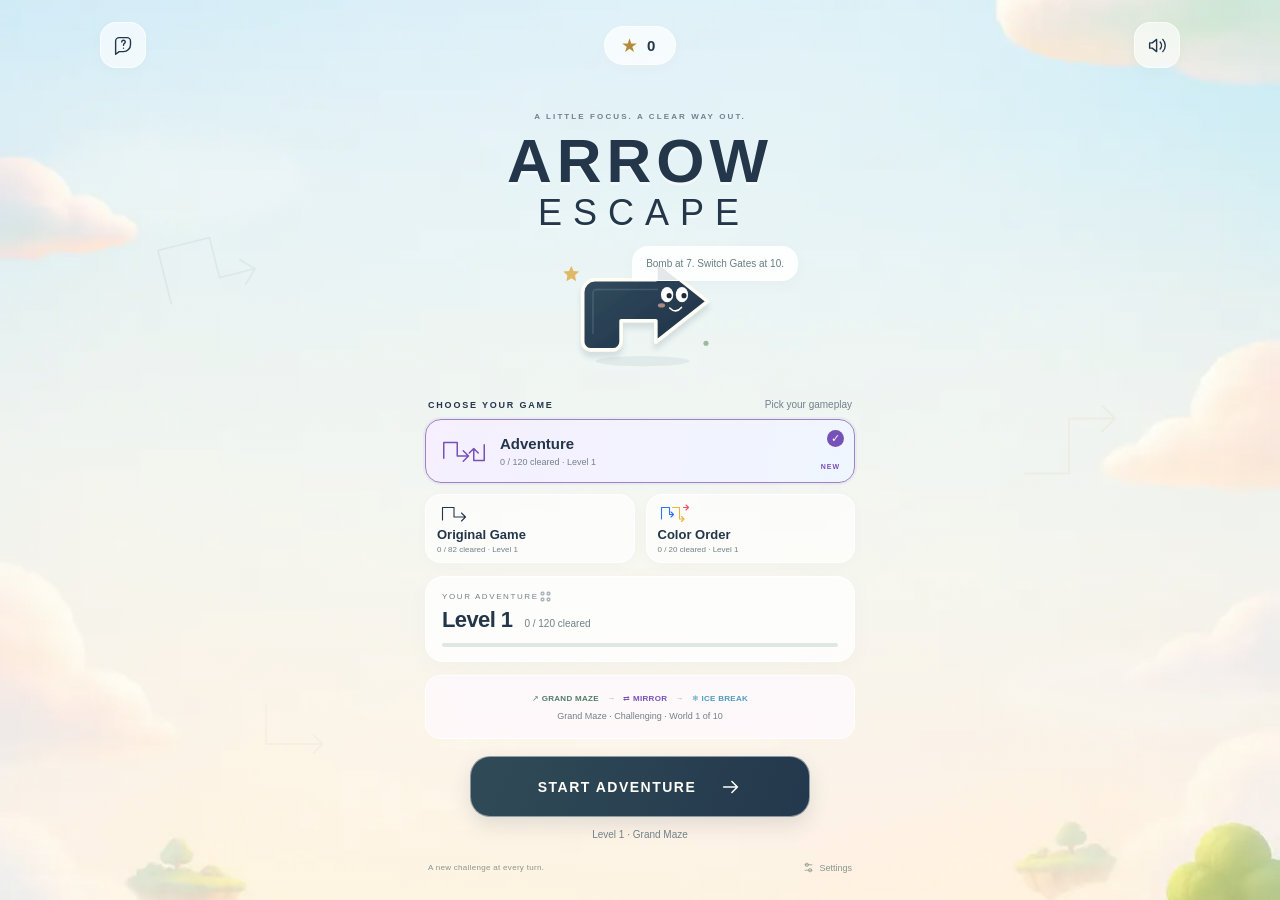
==== index.html @ 7cd84731 "Add files via upload" ====
<!doctype html>
<html lang="en">
<head>
<meta charset="utf-8"><meta name="viewport" content="width=device-width,initial-scale=1,viewport-fit=cover">
<meta name="theme-color" content="#fafaf8"><meta name="description" content="A little focus. A clear way out. Choose Adventure, Original Game or Color Order. 120 Adventure levels, 82 original mazes and 20 color puzzles, each with separate saved progress.">
<title>Arrow Escape · Find your way out</title>
<link rel="apple-touch-icon" href="./icon-192.png"><link rel="icon" href="./icon.svg" type="image/svg+xml"><link rel="manifest" href="./manifest.webmanifest"><link rel="stylesheet" href="./style.css">
</head>
<body>
<section id="homeScreen" class="home-screen" aria-label="Arrow Escape home" aria-busy="true">
  <div class="home-sky" aria-hidden="true"></div><div class="home-haze" aria-hidden="true"></div>
  <div class="home-drifters" aria-hidden="true"><svg class="drifter drift-one" viewBox="0 0 120 100"><path d="M10 80V20h58v45h40m-14-14 14 14-14 14"/></svg><svg class="drifter drift-two" viewBox="0 0 120 100"><path d="M10 80h48V20h50m-14-14 14 14-14 14"/></svg><svg class="drifter drift-three" viewBox="0 0 120 100"><path d="M15 20v60h85m-14-14 14 14-14 14"/></svg><div class="cloud-wisp wisp-one"></div><div class="cloud-wisp wisp-two"></div></div>
  <header class="home-nav"><button id="homeHelp" class="home-round" aria-label="Open game tips" title="Game tips" disabled><svg viewBox="0 0 24 24"><path d="M20 11a8 8 0 0 1-8 8H7l-4 3V7a4 4 0 0 1 4-4h9a4 4 0 0 1 4 4Z"/><path d="M10 8a2 2 0 1 1 3 1.7c-1 .5-1 1-1 2M12 15h.01"/></svg></button><div id="homeStarPill" class="home-star-pill" role="img" aria-label="0 stars collected"><span aria-hidden="true">★</span><strong id="homeStars" aria-hidden="true">0</strong></div><button id="homeSound" class="home-round" aria-label="Turn sound off" aria-pressed="true" title="Sound" disabled><svg viewBox="0 0 24 24"><path d="M11 5 6 9H3v6h3l5 4V5m4 3a6 6 0 0 1 0 8m3-11a10 10 0 0 1 0 14"/></svg></button></header>
  <div class="home-content">
    <div class="home-hero"><p class="home-overline">A LITTLE FOCUS. A CLEAR WAY OUT.</p><h1 class="home-title" aria-label="Arrow Escape">ARROW<span>ESCAPE</span></h1>
      <div class="home-character-scene"><div id="homeTip" class="home-tip" role="status">Every arrow has a way out.</div><button id="mascotButton" class="mascot-button" aria-label="Ask the arrow for a tip" disabled><svg class="home-mascot" viewBox="0 0 400 260" aria-hidden="true"><defs><linearGradient id="mascotColor" x1="0" y1="0" x2="1" y2="1"><stop stop-color="#354f61"/><stop offset="1" stop-color="#1d2f45"/></linearGradient><filter id="mascotShadow" x="-30%" y="-30%" width="160%" height="170%"><feDropShadow dx="0" dy="11" stdDeviation="5" flood-color="#394f61" flood-opacity=".14"/></filter></defs><ellipse class="mascot-ground" cx="205" cy="229" rx="92" ry="10"/><g class="mascot-float"><path class="mascot-body" d="M88 191V94a24 24 0 0 1 24-24h119V32l101 80-101 80v-42h-68v41a16 16 0 0 1-16 16h-43a16 16 0 0 1-16-16Z" fill="url(#mascotColor)" stroke="#fffdf6" stroke-width="7" stroke-linejoin="round" filter="url(#mascotShadow)"/><path d="M108 175V96a7 7 0 0 1 7-7h119" fill="none" stroke="#748d99" stroke-width="3" stroke-linecap="round" opacity=".35"/><g class="mascot-eyes"><ellipse cx="253" cy="99" rx="12" ry="15" fill="white"/><ellipse cx="282" cy="99" rx="12" ry="15" fill="white"/><circle class="mascot-pupil" cx="257" cy="101" r="5" fill="#1d2a3a"/><circle class="mascot-pupil" cx="286" cy="101" r="5" fill="#1d2a3a"/></g><path d="M258 125q12 12 23-1" fill="none" stroke="#fffdf6" stroke-width="3" stroke-linecap="round"/><ellipse cx="242" cy="120" rx="7" ry="4" fill="#f0b6a0" opacity=".65"/></g><g class="mascot-star"><path d="m66 43 4 10 11 1-8 7 2 12-9-6-10 6 2-12-8-7 11-1Z" fill="#dfb967"/><circle cx="329" cy="194" r="5" fill="#9cbaa2"/></g></svg></button></div>
    </div>
    <div class="home-bottom">
      <div class="mode-picker" role="group" aria-labelledby="modePickerTitle"><div class="mode-picker-heading"><strong id="modePickerTitle">CHOOSE YOUR GAME</strong><span>Pick your gameplay</span></div><div class="mode-options"><button id="modeAdventure" class="mode-option adventure-option selected" aria-pressed="true" disabled><span class="adventure-card-art" aria-hidden="true"><svg viewBox="0 0 64 42"><path d="M5 30V9h18v18h15m-7-7 7 7-7 7M59 12v21H45V17m-6 6 6-6 6 6"/></svg></span><span class="adventure-card-copy"><strong>Adventure</strong><small id="adventureModeProgress">120 levels · Maze → Mirror → Ice</small></span><span class="adventure-new">NEW</span><span class="mode-check" aria-hidden="true">✓</span></button>
        <button id="modeOriginal" class="mode-option" aria-pressed="false" disabled><svg viewBox="0 0 64 42" aria-hidden="true"><path d="M9 34V9h23v19h23m-8-8 8 8-8 8"/></svg><strong>Original Game</strong><small id="originalModeProgress">82 levels · Your classic escape</small><span class="mode-check" aria-hidden="true">✓</span></button>
        <button id="modeColor" class="mode-option color-option" aria-pressed="false" disabled><svg viewBox="0 0 64 42" aria-hidden="true"><path class="preview-blue" d="M5 32V9h16v14h8m-5-5 5 5-5 5"/><path class="preview-yellow" d="M27 9h14v23h9m-5-5 5 5-5 5"/><path class="preview-red" d="M49 9h10m-5-5 5 5-5 5"/></svg><strong>Color Order</strong><small id="colorModeProgress">20 levels · Blue → Yellow → Red</small><span class="mode-check" aria-hidden="true">✓</span></button>
      </div></div>
      <button id="homeJourney" class="journey-card" aria-label="Open your level journey" disabled><span class="journey-top"><span id="homeJourneyLabel">ORIGINAL JOURNEY</span><svg viewBox="0 0 24 24" aria-hidden="true"><rect x="4" y="4" width="5" height="5" rx="1"/><rect x="15" y="4" width="5" height="5" rx="1"/><rect x="4" y="15" width="5" height="5" rx="1"/><rect x="15" y="15" width="5" height="5" rx="1"/></svg></span><span class="journey-main"><strong id="homeLevel">Level 1</strong><span id="homeCleared">0 / 82 cleared</span></span><span id="homeProgressTrack" class="home-progress-track" role="progressbar" aria-label="Journey progress" aria-valuemin="0" aria-valuemax="100" aria-valuenow="0"><i id="homeProgressFill"></i></span></button>
      <div class="home-features" id="originalFeatures"><button id="homeGolden" class="feature-card feature-gold" disabled><span class="feature-art" aria-hidden="true"><svg viewBox="0 0 70 48"><path class="gold-preview-path" d="M8 36V13h31v18h23m-8-8 8 8-8 8"/><path class="gold-preview-star" d="m48 3 2 5 5 1-4 3 1 5-4-3-5 3 1-5-4-3 6-1Z"/></svg></span><span class="feature-copy"><strong>Golden Arrow</strong><small id="goldFeatureStatus">Unlocks at Level 3</small></span><span id="goldFeatureState" class="feature-state" aria-hidden="true">⌑</span></button><button id="homeKeys" class="feature-card feature-keys" disabled><span class="feature-art" aria-hidden="true"><svg viewBox="0 0 70 48"><g class="key-preview"><circle cx="21" cy="16" r="8"/><path d="m27 22 15 15m-6-6 6-6m-1 11 5-5"/></g><g class="lock-preview"><rect x="46" y="22" width="18" height="17" rx="4"/><path d="M50 22v-7a5 5 0 0 1 10 0v7"/></g></svg></span><span class="feature-copy"><strong>Key &amp; Lock</strong><small id="keyFeatureStatus">Unlocks at Level 6</small></span><span id="keyFeatureState" class="feature-state" aria-hidden="true">⌑</span></button></div>
      <div class="home-color-guide" id="homeColorGuide" hidden><div class="home-color-steps"><span class="blue">1 BLUE</span><i>→</i><span class="yellow">2 YELLOW</span><i>→</i><span class="red">3 RED</span></div><p>Clear one color to unlock the next 🔓</p></div>
      <div id="homeAdventureGuide" class="home-adventure-guide" hidden><div class="adventure-home-sequence"><span>↗ GRAND MAZE</span><i>→</i><span>⇄ MIRROR</span><i>→</i><span>❄ ICE BREAK</span></div><p id="adventurePreview">Longer paths. Clever pairs. Ice to break.</p></div>
      <div class="home-start-area"><button id="homeStart" class="home-start" disabled><span id="homeStartText">START</span><svg viewBox="0 0 24 24" aria-hidden="true"><path d="M4 12h15m-6-6 6 6-6 6"/></svg></button><p id="homeResumeCaption" class="home-resume-caption">Preparing your next escape…</p><p id="homeError" class="home-load-error" role="alert" hidden></p></div>
      <div class="home-footnote"><span>A new challenge at every turn.</span><button id="homeSettings" aria-label="Open home settings" disabled><svg viewBox="0 0 24 24" aria-hidden="true"><path d="M5 7h14M5 17h14"/><circle cx="9" cy="7" r="3"/><circle cx="15" cy="17" r="3"/></svg>Settings</button></div>
    </div>
  </div>
</section>
<div id="launchTransition" class="launch-transition" aria-hidden="true" hidden><svg viewBox="0 0 800 400"><path class="launch-line" d="M-30 280H235V145H710"/><path class="launch-tip" d="m680 115 30 30-30 30"/></svg><span>Find your way out.</span></div>

<div class="app" id="app" hidden inert>
<header class="topbar">
  <div class="game-brand"><button id="homeButton" class="icon-button game-home" aria-label="Go to Home" title="Home"><svg viewBox="0 0 24 24"><path d="m3 10 9-7 9 7M5 9v11h5v-6h4v6h5V9"/></svg></button><button class="wordmark" id="brand" aria-label="Go to Home"><svg viewBox="0 0 32 32" aria-hidden="true"><path d="M5 26V7h10v12h12m-6-6 6 6-6 6"/></svg><span>arrow<span class="wordmark-light">escape</span></span></button></div>
  <button class="level-heading" id="levelsButton" aria-haspopup="dialog"><span class="eyebrow" id="chapter">YOUR FIRST STEPS</span><span class="level-title">Level <span id="levelNumber">1</span><svg viewBox="0 0 16 16" aria-hidden="true"><path d="m5 6 3 3 3-3"/></svg></span></button>
  <div class="header-actions"><button class="icon-button" id="sound" aria-label="Turn sound on" aria-pressed="false" title="Sound"><svg viewBox="0 0 24 24"><path d="M11 5 6 9H3v6h3l5 4V5m5 4 5 6m0-6-5 6"/></svg></button><button class="icon-button" id="settings" aria-label="Open settings" title="Settings"><svg viewBox="0 0 24 24"><path d="M5 7h14M5 17h14"/><circle cx="9" cy="7" r="3"/><circle cx="15" cy="17" r="3"/></svg></button></div>
</header>
<main class="play-area">
  <div class="status-bar"><div class="status-item"><span class="status-label" id="remainingLabel">REMAINING</span><span class="status-value"><span id="remaining">8</span><span class="value-caption" id="remainingUnit">arrows</span></span></div><div class="hearts" id="hearts" role="img" aria-label="3 lives remaining"></div><div class="status-item status-time"><span class="status-label" id="clockLabel">TAKE YOUR TIME</span><span class="status-value tabular" id="clock">00:00</span></div></div>
  <div class="progress-track" role="progressbar" aria-label="Level completion" aria-valuemin="0" aria-valuemax="100" aria-valuenow="0"><span id="progress"></span></div>
  <section id="objective" class="objective-panel" aria-label="Level objective" aria-live="polite" hidden></section>
  <section class="stage" id="stage" aria-label="Arrow puzzle">
    <div class="board-wrapper" id="boardWrapper"><svg id="board" viewBox="0 0 720 720" role="group" aria-label="Puzzle board. Select an arrow and press Enter to send it out."><defs><pattern id="dots" width="28" height="28" patternUnits="userSpaceOnUse"><circle cx="0" cy="0" r="1.1" fill="currentColor" opacity=".15"/></pattern></defs><rect id="dotGrid" x="0" y="0" width="720" height="720" fill="url(#dots)" display="none"/><g id="boardDecor" pointer-events="none" aria-hidden="true"></g><g id="pairLinks" pointer-events="none" aria-hidden="true"></g><g id="paths"></g><g id="guidance" pointer-events="none" aria-hidden="true"></g></svg></div>
    <div class="coach-badge" id="coach" hidden></div><div class="zoom-controls" aria-label="Board zoom"><button id="zoomOut" aria-label="Zoom out">−</button><button id="zoomReset" aria-label="Reset zoom">100%</button><button id="zoomIn" aria-label="Zoom in">+</button></div>
  </section>
  <div class="message-line" id="message" role="status" aria-live="polite">One clear path opens another.</div>
  <footer class="game-footer"><div class="tool-actions"><button class="tool-button" id="hint"><span class="tool-circle"><svg viewBox="0 0 24 24"><path d="M8.5 15.5C8.5 13.5 6 13 6 9a6 6 0 0 1 12 0c0 4-2.5 4.5-2.5 6.5M9 18h6m-5 3h4m-5-6h6"/></svg><span class="badge" id="hintCount">3</span></span><span>Hint</span></button><button class="tool-button" id="undo" disabled><span class="tool-circle"><svg viewBox="0 0 24 24"><path d="m8 5-5 5 5 5m-5-5h10a6 6 0 0 1 0 12"/></svg></span><span>Undo</span></button><button class="tool-button" id="restart"><span class="tool-circle"><svg viewBox="0 0 24 24"><path d="M4 10a8 8 0 1 1 1 7M4 4v6h6"/></svg></span><span>Restart</span></button></div><button class="how-button" id="how"><span>?</span> How to play</button><span class="footer-note" id="gameFootnote">A little focus. A clear way out.</span></footer>
</main>
</div>
<div class="modal-backdrop" id="modal" hidden><section class="modal-card" role="dialog" aria-modal="true" aria-labelledby="modalTitle" tabindex="-1"><button class="close-modal icon-button" id="closeModal" aria-label="Close dialog"><svg viewBox="0 0 24 24"><path d="m6 6 12 12M18 6 6 18"/></svg></button><div id="modalContent"></div></section></div>
<noscript><div class="no-script">Arrow Escape needs JavaScript to run. Please enable it in your browser.</div></noscript>
<script type="module" src="./app.js"></script>
</body></html>
---- style.css ----
:root{font-family:Inter,"Avenir Next",Avenir,-apple-system,BlinkMacSystemFont,"Segoe UI",sans-serif;color:#202331;background:#fafaf8;--paper:#fff;--bg:#fafaf8;--ink:#1e2032;--muted:#8b8d96;--line:#ebebe8;--heart:#f65a78;--accent:#507c6a;--soft:#f3f4f0;--shadow:0 18px 70px #1a203014;color-scheme:light;font-synthesis:none}*{box-sizing:border-box}button,input{font:inherit}button{color:inherit;cursor:pointer;-webkit-tap-highlight-color:transparent}button:disabled{cursor:default}button:focus-visible,a:focus-visible,input:focus-visible{outline:3px solid #91b4a0;outline-offset:5px}body{margin:0}.app{min-height:100svh;max-width:1440px;margin:auto;display:flex;flex-direction:column;padding:0 56px}.topbar{height:104px;flex-shrink:0;display:grid;grid-template-columns:1fr 1fr 1fr;align-items:center;border-bottom:1px solid var(--line)}.wordmark{display:flex;gap:10px;align-items:center;border:0;background:none;padding:0;justify-self:start;font-size:21px;font-weight:700;letter-spacing:-1px}.wordmark svg{width:32px;height:32px;fill:none;stroke:var(--ink);stroke-width:2.5;stroke-linejoin:round;stroke-linecap:round}.wordmark-light{font-weight:400}.level-heading{border:0;background:transparent;display:flex;flex-direction:column;gap:6px;align-items:center;justify-self:center;padding:9px 15px}.eyebrow,.status-label{font-size:9px;font-weight:600;letter-spacing:1.9px;color:var(--muted);white-space:nowrap}.level-title{font-size:23px;font-weight:550;letter-spacing:-.7px;display:flex;align-items:center;gap:5px}.level-title svg{width:18px;height:18px;fill:none;stroke:var(--muted);stroke-width:1.5;margin-left:4px}.header-actions{justify-self:end;display:flex;gap:13px}.icon-button{border:1px solid var(--line);background:transparent;border-radius:50%;width:40px;height:40px;display:flex;align-items:center;justify-content:center}.icon-button svg{width:19px;height:19px;stroke:currentColor;stroke-width:1.5;fill:none;stroke-linecap:round;stroke-linejoin:round}.icon-button:hover{background:var(--soft)}.play-area{width:min(100%,780px);margin:0 auto;display:flex;flex-direction:column;flex:1}.status-bar{padding:28px 12px 22px;display:grid;grid-template-columns:1fr 1fr 1fr;align-items:center}.status-item{display:flex;flex-direction:column;gap:7px}.status-time{text-align:right}.status-value{font-size:18px;font-weight:500;letter-spacing:-.5px}.value-caption{font-size:11px;color:var(--muted);font-weight:400;letter-spacing:0;margin-left:6px}.tabular{font-variant-numeric:tabular-nums;font-size:17px}.hearts{display:flex;gap:8px;align-items:center;justify-content:center}.heart{width:25px;height:25px;fill:var(--heart);transition:fill .3s,transform .3s}.heart.lost{fill:var(--line);transform:scale(.88)}.progress-track{height:3px;background:var(--line);border-radius:5px;overflow:hidden}.progress-track span{height:100%;width:0;display:block;background:#7ba48a;border-radius:5px;transition:width .5s}.stage{flex:1;min-height:370px;display:flex;align-items:center;justify-content:center;position:relative;overflow:hidden;touch-action:none;isolation:isolate;max-height:calc(100svh - 360px);margin:12px 0 0}.board-wrapper{width:min(100%,580px);aspect-ratio:1;flex-shrink:0;transform-origin:center;will-change:transform}#board{width:100%;height:100%;overflow:visible;display:block;color:var(--ink)}.arrow{color:var(--ink);cursor:pointer;outline:none}.arrow .line{fill:none;stroke:currentColor;stroke-width:4.6;stroke-linecap:round;stroke-linejoin:round;pointer-events:none}.arrow .arrowhead{fill:currentColor;pointer-events:none}.arrow .hit{fill:none;stroke:transparent;stroke-width:24;pointer-events:stroke;stroke-linecap:round;stroke-linejoin:round}.arrow:focus-visible{color:var(--accent)}.arrow:focus-visible .line{stroke-width:6}.arrow.hinted{color:var(--accent)}.arrow.hinted .line{filter:drop-shadow(0 0 5px #82b39b88)}.arrow.blocked,.arrow.obstacle{color:var(--heart)}.arrow.hinted .arrowhead{animation:hint-pulse 1s ease-in-out infinite}.arrow.departing{pointer-events:none}.zoom-controls{position:absolute;right:2px;bottom:5px;display:flex;align-items:center;background:var(--bg);border:1px solid var(--line);border-radius:30px;padding:3px;z-index:2;opacity:.65;transition:opacity .2s}.zoom-controls:hover,.zoom-controls:focus-within{opacity:1}.zoom-controls button{border:0;background:transparent;width:29px;height:29px;font-size:18px;color:var(--muted)}.zoom-controls #zoomReset{width:43px;font-size:10px;letter-spacing:.2px}.message-line{font-size:12px;text-align:center;color:var(--muted);min-height:28px;line-height:1.5;letter-spacing:.1px;margin:15px 0 10px}.message-line.error{color:var(--heart)}.game-footer{padding:0 0 20px;display:flex;flex-direction:column;align-items:center;gap:19px}.tool-actions{display:flex;gap:34px;align-items:center}.tool-button{background:none;border:0;padding:0;display:flex;flex-direction:column;align-items:center;gap:8px;font-size:11px;color:#777c83;min-width:58px}.tool-circle{width:49px;height:49px;display:flex;align-items:center;justify-content:center;border:1px solid var(--line);background:var(--paper);border-radius:50%;position:relative;transition:transform .2s,border-color .2s}.tool-circle svg{width:21px;height:21px;stroke:var(--ink);stroke-width:1.5;stroke-linecap:round;stroke-linejoin:round;fill:none}.tool-button:hover .tool-circle{transform:translateY(-2px);border-color:#bdc8bd}.tool-button:disabled{opacity:.35}.tool-button:disabled .tool-circle{transform:none}.badge{position:absolute;right:-3px;top:-3px;background:#e7eee7;color:#557261;border:3px solid var(--bg);border-radius:50%;width:21px;height:21px;font-size:9px;display:flex;align-items:center;justify-content:center}.how-button{border:0;background:none;display:flex;align-items:center;gap:6px;font-size:11px;color:var(--muted)}.how-button span{display:flex;align-items:center;justify-content:center;border:1px solid #bfc1c6;width:14px;height:14px;border-radius:50%;font-size:9px}.footer-note{font-size:9px;letter-spacing:1.25px;color:#a3a5aa}.modal-backdrop{position:fixed;inset:0;z-index:20;background:#20233133;backdrop-filter:blur(5px);display:flex;align-items:center;justify-content:center;padding:20px}.modal-backdrop[hidden]{display:none}.modal-card{position:relative;background:var(--paper);border:1px solid var(--line);border-radius:24px;padding:38px;width:420px;max-width:100%;max-height:90svh;overflow:auto;box-shadow:var(--shadow);animation:appear .25s ease-out}.modal-card.wide{width:540px}.close-modal{position:absolute;right:16px;top:16px;width:30px;height:30px;border:0;color:var(--muted)}.close-modal svg{width:17px}.modal-card h1,.modal-card h2{font-size:29px;font-weight:550;letter-spacing:-1.1px;margin:8px 0 14px;color:var(--ink)}.modal-card p{font-size:13px;color:var(--muted);line-height:1.8}.modal-card .eyebrow{font-size:9px}.primary,.secondary{width:100%;border-radius:12px;padding:14px 18px;font-size:13px;font-weight:500;border:0;display:flex;align-items:center;justify-content:center;gap:8px;margin-top:12px}.primary{background:var(--ink);color:var(--paper)}.primary:hover{opacity:.88}.secondary{background:var(--soft);color:var(--ink)}.result-icon{height:60px;width:60px;border-radius:50%;background:#eaf1e9;display:flex;align-items:center;justify-content:center;color:var(--accent);font-size:30px;margin:0 auto 22px}.result{text-align:center}.result-stats{display:flex;justify-content:center;gap:34px;padding:20px 0 15px;margin:14px 0 6px;border-top:1px solid var(--line);border-bottom:1px solid var(--line)}.result-stats strong{display:block;color:var(--ink);font-size:20px;font-weight:500;font-variant-numeric:tabular-nums}.result-stats span{display:block;font-size:10px;color:var(--muted);margin-top:6px}.stars{font-size:25px;letter-spacing:6px;color:#d3ab5d}.stars .empty{color:var(--line)}.rules{display:flex;flex-direction:column;gap:18px;margin:25px 0}.rule{display:flex;align-items:flex-start;gap:13px}.rule-number{font-size:10px;color:var(--accent);width:25px;height:25px;background:var(--soft);border-radius:50%;display:flex;align-items:center;justify-content:center;flex-shrink:0}.rule strong{font-size:13px;font-weight:600}.rule p{margin:4px 0 0;font-size:12px;line-height:1.65}.mini-demo{margin:24px auto 0;width:100%;height:80px}.mini-demo path{stroke:var(--ink);fill:none;stroke-width:3;stroke-linecap:round;stroke-linejoin:round}.mini-demo .green{stroke:var(--accent)}.setting-row{display:flex;justify-content:space-between;align-items:center;padding:17px 0;border-bottom:1px solid var(--line);gap:16px}.setting-row label{font-size:13px}.setting-row small{display:block;margin-top:4px;color:var(--muted);font-size:10px;line-height:1.5}.switch{appearance:none;position:relative;width:36px;height:21px;border:0;background:#dadcd8;border-radius:20px;cursor:pointer;flex-shrink:0}.switch:checked{background:var(--accent)}.switch:before{content:'';position:absolute;width:15px;height:15px;top:3px;left:3px;border-radius:50%;background:white;transition:transform .2s}.switch:checked:before{transform:translateX(15px)}.level-grid{display:grid;grid-template-columns:repeat(5,1fr);gap:10px;margin:24px 0 10px}.level-tile{background:var(--soft);border:1px solid transparent;border-radius:12px;min-height:64px;display:flex;align-items:center;justify-content:center;flex-direction:column;gap:5px;font-size:16px}.level-tile.active{border-color:var(--accent);background:#eaf0e8}.level-tile:disabled{opacity:.45}.level-tile small{font-size:9px;color:#bd9853;letter-spacing:1px}.level-tile .lock{font-size:12px;color:var(--muted)}.save-warning{font-size:10px;color:var(--heart);text-align:center}.text-link{border:0;background:none;color:var(--muted);padding:14px 0 0;font-size:11px;text-decoration:underline}.no-script{position:fixed;inset:0;background:white;display:grid;place-items:center;padding:30px}.confetti{position:fixed;width:5px;height:9px;top:-15px;z-index:25;pointer-events:none;animation:fall 1.7s ease-in forwards}@keyframes appear{from{opacity:0;transform:translateY(10px)}to{opacity:1;transform:translateY(0)}}@keyframes hint-pulse{50%{opacity:.45}}@keyframes fall{to{transform:translateY(105vh) rotate(540deg);opacity:0}}body.dark{--bg:#171a20;--paper:#20252c;--ink:#e2e4df;--muted:#858d96;--line:#30363d;--soft:#282f35;--accent:#a4c9b0;background:var(--bg);color:var(--ink);color-scheme:dark}.dark .level-tile.active{background:#2c3c33}.dark .result-icon{background:#2c3c33}.dark .badge{background:#3a4a3e;color:#c5dccb}.dark .primary{color:#20252c}.dark .switch:checked{background:#689478}
@media(min-height:940px){.stage{max-height:680px}.play-area{max-height:calc(100svh - 104px)}.board-wrapper{width:min(100%,630px)}.status-bar{padding-top:35px}.game-footer{padding-bottom:32px;gap:24px}}
@media(max-width:700px){.app{padding:0 22px}.topbar{height:86px;grid-template-columns:1fr 1.2fr 1fr}.wordmark{font-size:0;gap:0}.wordmark svg{width:29px}.header-actions{gap:6px}.icon-button{width:33px;height:33px;border-color:transparent}.icon-button svg{width:18px}.level-title{font-size:21px}.eyebrow{font-size:8px;letter-spacing:1.4px}.status-bar{padding:27px 2px 20px}.status-label{font-size:7px;letter-spacing:1.2px}.status-value{font-size:16px}.value-caption{font-size:10px;margin-left:4px}.heart{width:22px;height:22px}.hearts{gap:5px}.stage{margin-top:16px;min-height:300px;max-height:calc(100svh - 355px)}.board-wrapper{width:105%;}.zoom-controls{bottom:0;right:0;transform:scale(.9);transform-origin:bottom right}.message-line{font-size:11px;margin:18px 0 15px}.game-footer{gap:21px;padding-bottom:max(22px,env(safe-area-inset-bottom))}.tool-actions{gap:32px}.footer-note{font-size:8px;letter-spacing:1px}.modal-card{padding:32px 25px}.modal-card h2{font-size:27px}.level-grid{gap:7px}.level-tile{min-height:57px}.modal-card.wide{padding:32px 22px}.topbar .level-heading{padding:6px 3px}.status-time .status-label{letter-spacing:.8px}}
@media(max-height:710px){.topbar{height:66px}.status-bar{padding:17px 2px 14px}.stage{min-height:245px;max-height:calc(100svh - 300px)}.board-wrapper{width:min(100%,370px)}.message-line{margin:8px 0}.game-footer{gap:13px;padding-bottom:12px}.tool-circle{height:42px;width:42px}.tool-button{gap:5px}.footer-note{display:none}}
@media(orientation:landscape) and (max-height:550px){.app{padding:0 30px}.topbar{height:58px}.play-area{width:100%;display:grid;grid-template-columns:1fr minmax(240px,400px) 1fr;grid-template-rows:1fr 4px 35px;gap:0 25px}.status-bar{grid-column:1;grid-row:1;display:flex;flex-direction:column;justify-content:center;gap:25px}.status-item,.status-time{text-align:center}.hearts{order:-1}.progress-track{grid-row:2;grid-column:2}.stage{grid-column:2;grid-row:1;margin:0;min-height:0;max-height:calc(100svh - 100px)}.board-wrapper{width:min(100%,calc(100svh - 100px))}.message-line{grid-column:2;grid-row:3;font-size:10px}.game-footer{grid-column:3;grid-row:1 / 3;justify-content:center;gap:20px}.tool-actions{flex-direction:column;gap:14px}.footer-note{display:none}.how-button{font-size:9px}.zoom-controls{bottom:1px}}
@media(prefers-reduced-motion:reduce){*,*:before,*:after{animation:none!important;transition:none!important;scroll-behavior:auto!important}}
/* Fit the puzzle and controls together inside the available screen. */
.app{height:100svh;min-height:560px}.play-area{min-height:0}.stage{container-type:size;min-height:0;max-height:none}.board-wrapper{width:min(100cqw,100cqh,620px)}
@media(orientation:landscape) and (max-height:550px){.app{min-height:340px}.stage{max-height:none}.board-wrapper{width:min(100cqw,100cqh,620px)}}

[hidden]{display:none!important}
/* First steps, gentle feedback, and milestone rewards. */
.arrow.guided{color:var(--accent)}.arrow.guided .line{stroke-width:5.5;filter:drop-shadow(0 0 7px #75a98d44)}
.guide-ring{fill:none;stroke:var(--accent);stroke-width:2;opacity:.6}.guide-halo{fill:var(--accent);opacity:.1;transform-box:fill-box;transform-origin:center;animation:guide-halo 1.8s ease-out infinite}.guide-hand{fill:var(--paper);stroke:var(--accent);stroke-width:2.5;stroke-linecap:round;stroke-linejoin:round;filter:drop-shadow(0 3px 3px #142b1c18);animation:guide-tap 1.8s ease-in-out infinite}
.coach-badge{position:absolute;left:2px;bottom:9px;color:var(--accent);font-size:9px;letter-spacing:.6px;border:1px solid var(--line);border-radius:20px;background:var(--bg);padding:9px 12px;pointer-events:none;z-index:2}
.escape-trail{fill:none;stroke:var(--accent);stroke-width:6;stroke-linecap:round;stroke-linejoin:round;pointer-events:none}.positive-pulse{fill:none;stroke:var(--accent);pointer-events:none}
.heart{transform-box:fill-box;transform-origin:center}.heart-spark{position:fixed;width:4px;height:4px;border-radius:50%;background:var(--heart);z-index:30;pointer-events:none}
.tool-button.nudge .tool-circle{border-color:var(--accent);animation:hint-nudge 1.6s ease-in-out infinite}.tool-button.nudge{color:var(--accent)}
.result-star{display:inline-block;animation:star-arrive .55s cubic-bezier(.2,.8,.3,1.3) both;animation-delay:calc(var(--star)*.17s)}.level-tile .shape-mark{font-size:10px;line-height:1;color:var(--accent)}
@keyframes guide-halo{0%{transform:scale(.7);opacity:.2}85%,100%{transform:scale(1.7);opacity:0}}@keyframes guide-tap{0%,100%{transform:translateY(7px)}40%,60%{transform:translateY(0)}}@keyframes hint-nudge{50%{box-shadow:0 0 0 7px #86a9921c;transform:translateY(-2px)}}@keyframes star-arrive{0%{opacity:0;transform:scale(.2) rotate(-20deg)}75%{opacity:1;transform:scale(1.15) rotate(4deg)}100%{opacity:1;transform:scale(1) rotate(0)}}
@media(max-width:700px){.coach-badge{font-size:8px;bottom:5px;padding:8px 10px;letter-spacing:.2px}}
/* Goal variants: use symbols and instructions as well as color. */
:root{--gold:#af7c22;--gold-soft:#f7efd9}.objective-panel{display:flex;align-items:center;gap:12px;border:1px solid var(--line);border-radius:13px;padding:11px 14px;margin:13px 0 0;background:var(--paper);flex-shrink:0}.objective-symbol{width:30px;height:30px;flex-shrink:0;display:grid;place-items:center;border-radius:50%;background:var(--soft);color:var(--accent);font-size:19px}.objective-panel>div{flex:1;min-width:0}.objective-panel strong{font-size:12px;font-weight:600;display:block}.objective-panel p{font-size:10px;line-height:1.5;color:var(--muted);margin:4px 0 0}.objective-tag{font-size:8px;letter-spacing:1px;color:var(--muted);white-space:nowrap}.gold-objective{border-color:#e5d4aa}.gold-objective .objective-symbol{color:var(--gold);background:var(--gold-soft)}.gold-objective strong{color:var(--gold)}.arrow.is-golden{color:var(--gold)}.arrow.is-golden .line{stroke-width:5.8}.arrow.has-key{color:var(--accent)}.arrow.is-locked{color:var(--muted)}.arrow.is-locked .line{stroke-dasharray:10 7;opacity:.6}.arrow.is-locked .arrowhead{opacity:.6}.mechanic-marker{pointer-events:none}.marker-content{transform-box:fill-box;transform-origin:center}.marker-disc{fill:var(--paper);stroke:currentColor;stroke-width:1.5}.marker-star{fill:currentColor}.marker-line{fill:none;stroke:currentColor;stroke-width:1.9;stroke-linecap:round;stroke-linejoin:round}.mechanic-marker.gold{color:var(--gold)}.mechanic-marker.key,.mechanic-marker.open{color:var(--accent)}.mechanic-marker.lock{color:var(--muted)}.unlock-pop .marker-content{animation:unlock-pop .55s ease-out}.mode-mark{font-size:11px;line-height:1;color:var(--accent)}.gold-mark{color:var(--gold)}.gold-result{background:var(--gold-soft);color:var(--gold)}.arrow.blocked,.arrow.obstacle{color:var(--heart)}
@keyframes unlock-pop{0%{transform:scale(.7)}45%{transform:scale(1.45)}100%{transform:scale(1)}}
body.dark{--gold:#e5bc63;--gold-soft:#393322}.dark .gold-objective{border-color:#5c4b2c}
@media(max-width:700px){.objective-panel{gap:9px;padding:10px 11px;margin-top:11px}.objective-panel strong{font-size:11px}.objective-panel p{font-size:9px}.objective-symbol{width:27px;height:27px;font-size:17px}.objective-tag{font-size:7px;letter-spacing:.5px}}
/* A calm, illustrated home for the same puzzle journey. */
.home-screen{--home-ink:#23364a;--home-muted:#71818a;position:relative;isolation:isolate;min-height:620px;height:100svh;display:flex;flex-direction:column;overflow:hidden;background:#f6f4e9;color:var(--home-ink)}.home-sky,.home-haze,.home-drifters{position:absolute;inset:0;z-index:-2;pointer-events:none}.home-sky{background-image:url('./home-sky.webp');background-position:center;background-size:cover}.home-haze{z-index:-1;background:linear-gradient(180deg,#f9fbf81c,#fbfaf423 30%,#fbfaf444 65%,#faf9ef10)}.home-nav{height:90px;width:min(calc(100% - 64px),1080px);margin:auto;flex-shrink:0;display:flex;align-items:center;justify-content:space-between;position:relative;z-index:3}.home-round{width:46px;height:46px;border-radius:16px;border:1px solid #ffffffa8;background:#ffffff9c;box-shadow:0 4px 14px #31526106;display:grid;place-items:center;color:var(--home-ink);backdrop-filter:blur(12px);transition:background .2s,transform .2s}.home-round:hover{background:#ffffffe8;transform:translateY(-2px)}.home-round svg{width:21px;height:21px;stroke:currentColor;stroke-width:1.6;fill:none;stroke-linecap:round;stroke-linejoin:round}.home-star-pill{border:1px solid #ffffffaa;border-radius:20px;display:flex;align-items:center;gap:9px;padding:9px 16px;background:#ffffffb3;backdrop-filter:blur(12px);font-size:15px;box-shadow:0 4px 14px #6c552406}.home-star-pill>span{font-size:19px;color:#b58a39;line-height:1}.home-star-pill strong{font-size:15px;font-weight:600;min-width:12px;font-variant-numeric:tabular-nums}.home-content{position:relative;width:min(calc(100% - 48px),430px);margin:0 auto;flex:1;display:flex;flex-direction:column;min-height:0}.home-hero{flex:1;min-height:245px;display:flex;flex-direction:column;align-items:center;justify-content:center;position:relative}.home-overline{font-size:8px;letter-spacing:2.1px;color:var(--home-muted);margin:0 0 15px;font-weight:600}.home-title{font-size:62px;line-height:.91;font-weight:800;letter-spacing:5px;text-align:center;margin:0;color:var(--home-ink);text-shadow:0 3px 0 #fff7}.home-title span{display:block;font-size:36px;font-weight:500;letter-spacing:11px;margin-top:8px;margin-left:8px}.home-character-scene{width:300px;height:207px;position:relative;margin-top:14px;display:flex;align-items:flex-end;justify-content:center}.mascot-button{width:300px;height:190px;border:0;background:none;padding:0;position:relative;cursor:pointer}.home-mascot{width:100%;height:100%;overflow:visible;display:block}.mascot-ground{fill:#334d5c12;transform-box:fill-box;transform-origin:center;animation:shadow-breathe 3.4s ease-in-out infinite}.mascot-float{animation:mascot-bob 3.4s ease-in-out infinite}.mascot-eyes{transform-box:fill-box;transform-origin:center;animation:mascot-blink 6s infinite}.mascot-pupil{animation:mascot-look 8s ease-in-out infinite}.mascot-star{animation:charm-float 4s ease-in-out infinite}.home-tip{position:absolute;right:-8px;top:2px;z-index:2;max-width:205px;padding:9px 13px;border:1px solid #ffffffd4;border-radius:16px 16px 16px 3px;background:#ffffffe0;color:#687e80;font-size:10px;line-height:1.5;box-shadow:0 4px 16px #34525c08;pointer-events:none}.home-bottom{display:flex;flex-direction:column;gap:13px;padding-bottom:max(21px,env(safe-area-inset-bottom))}.journey-card{border:1px solid #fff;border-radius:18px;background:#ffffffbd;padding:13px 16px 14px;box-shadow:0 5px 24px #31515e07;backdrop-filter:blur(12px);text-align:left;width:100%;display:flex;flex-direction:column;color:var(--home-ink);transition:transform .2s,background .2s}.journey-card:hover{background:#ffffffe8;transform:translateY(-2px)}.journey-top{display:flex;align-items:center;justify-content:space-between;font-size:8px;letter-spacing:1.6px;color:var(--home-muted)}.journey-top svg{width:13px;height:13px;fill:none;stroke:currentColor;stroke-width:1.6}.journey-main{display:flex;align-items:baseline;justify-content:space-between;gap:12px;margin:4px 0 10px}.journey-main strong{font-size:22px;letter-spacing:-.6px;font-weight:600}.journey-main>span{font-size:10px;color:var(--home-muted)}.home-progress-track{height:4px;border-radius:10px;background:#dde8e1;overflow:hidden;width:100%}.home-progress-track i{display:block;height:100%;width:0;background:#6a9a82;border-radius:10px;transition:width .5s}.home-features{display:grid;grid-template-columns:1fr 1fr;gap:11px}.feature-card{padding:13px 10px;border:1px solid #ffffffd9;border-radius:16px;display:flex;align-items:center;gap:8px;text-align:left;position:relative;min-height:76px;color:var(--home-ink);box-shadow:0 5px 20px #31515e06;transition:transform .2s,background .2s;backdrop-filter:blur(12px)}.feature-card:hover{transform:translateY(-3px)}.feature-gold{background:#fff8e4cf}.feature-keys{background:#edf6edcc}.feature-art{width:44px;height:44px;flex-shrink:0;display:grid;place-items:center}.feature-art svg{width:48px;height:42px;stroke-width:2;stroke-linecap:round;stroke-linejoin:round;fill:none;stroke:currentColor;overflow:visible}.feature-gold .feature-art{color:#b78932}.feature-keys .feature-art{color:#6d9881}.feature-copy{display:flex;flex-direction:column;gap:5px;min-width:0}.feature-copy strong{font-size:12px;letter-spacing:-.25px;font-weight:600;white-space:nowrap}.feature-copy small{font-size:9px;color:var(--home-muted);white-space:nowrap}.feature-state{position:absolute;right:9px;top:8px;font-size:9px;color:var(--home-muted)}.feature-unlocked .feature-state{color:#4f8669;font-size:12px}.gold-preview-star{fill:currentColor;stroke:none;transform-box:fill-box;transform-origin:center;animation:gold-twinkle 3.5s ease-in-out infinite}.gold-preview-path{stroke-dasharray:160;stroke-dashoffset:0;animation:gold-trace 5s ease-in-out infinite}.key-preview{transform-origin:25px 23px;animation:key-sway 3.8s ease-in-out infinite}.lock-preview rect{fill:#f8fcf6}.home-start-area{display:flex;align-items:center;flex-direction:column;margin-top:4px}.home-start{width:100%;height:61px;max-width:340px;display:flex;align-items:center;justify-content:center;gap:24px;color:#fffdf7;background:linear-gradient(110deg,#304b57,#23384c);border:1px solid #ffffff78;border-radius:20px;font-size:17px;font-weight:600;letter-spacing:3px;box-shadow:0 8px 20px #23394b20;animation:start-glow 3s ease-in-out infinite;transition:transform .12s}.home-start svg{width:22px;height:22px;fill:none;stroke:currentColor;stroke-width:1.7;stroke-linecap:round;stroke-linejoin:round}.home-start:active{transform:scale(.97)}.home-start:disabled{opacity:.5;animation:none}.home-resume-caption{font-size:10px;color:var(--home-muted);text-align:center;margin:11px 0 0;min-height:15px;line-height:1.4}.home-footnote{display:flex;align-items:center;justify-content:space-between;gap:12px;color:#87968d;font-size:8px;letter-spacing:.3px;margin-top:0;padding:0 3px}.home-footnote button{display:flex;align-items:center;gap:4px;padding:5px 0;background:none;border:0;font-size:9px;color:inherit}.home-footnote svg{width:13px;height:13px;fill:none;stroke:currentColor;stroke-width:1.4}.home-load-error{font-size:12px;color:#b84c69;max-width:270px;text-align:center;line-height:1.5}.drifter{position:absolute;width:110px;height:100px;fill:none;stroke:#4f737a;stroke-width:2;stroke-linecap:round;stroke-linejoin:round;opacity:.09;animation:drift-arrow 12s ease-in-out infinite}.drift-one{left:12%;top:24%;transform:rotate(-14deg)}.drift-two{right:12%;top:44%;stroke:#b48c47;animation-delay:-6s}.drift-three{left:20%;bottom:14%;width:80px;opacity:.07;animation-delay:-3s}.cloud-wisp{position:absolute;width:270px;height:90px;filter:blur(10px);border-radius:60%;opacity:.2;background:radial-gradient(ellipse at 35% 40%,white 0 35%,transparent 70%),radial-gradient(ellipse at 68% 60%,white 0 40%,transparent 70%);animation:wisp-drift 22s ease-in-out infinite}.wisp-one{left:3%;top:15%}.wisp-two{right:1%;bottom:18%;animation-delay:-11s}.home-ripple{position:absolute;width:22px;height:22px;border:1px solid #709b9770;border-radius:50%;pointer-events:none;z-index:1}.home-star-flight{position:fixed;z-index:45;pointer-events:none;color:#bb8d35;font-size:25px;text-shadow:0 2px 10px #e4bb6980;font-style:normal}.launch-transition{position:fixed;inset:0;z-index:50;background:linear-gradient(120deg,#f5f7eff5,#e4f0eef5);display:flex;align-items:center;justify-content:center;flex-direction:column;pointer-events:none}.launch-transition svg{width:min(100%,1000px);height:auto;overflow:visible;fill:none;stroke:#294556;stroke-width:7;stroke-linecap:round;stroke-linejoin:round}.launch-transition span{font-size:12px;color:#7c918f;letter-spacing:1.2px;margin-top:-30px}.launching .launch-line{stroke-dasharray:1100;animation:launch-draw .58s ease-in-out both}.launching .launch-tip{animation:launch-tip .58s ease-in both}.home-leaving .home-content{transform:scale(.98);opacity:.55;transition:transform .4s,opacity .4s}.game-brand{display:flex;gap:12px;align-items:center;justify-self:start}.game-home{width:34px;height:34px}.game-home svg{width:18px;height:18px}.result-home{display:flex;align-items:center;justify-content:center;gap:6px;border:0;background:none;color:var(--muted);font-size:11px;margin:16px auto 0;padding:5px 10px}.feature-dialog{text-align:center}.feature-dialog-art{height:88px;margin:22px auto;display:grid;place-items:center;font-size:49px;color:var(--accent);background:var(--soft);width:88px;border-radius:24px}.feature-dialog-art.gold{color:var(--gold);background:var(--gold-soft)}
@keyframes mascot-bob{0%,100%{transform:translateY(0)}50%{transform:translateY(-7px)}}@keyframes shadow-breathe{50%{transform:scaleX(.86);opacity:.6}}@keyframes mascot-blink{0%,86%,90%,100%{transform:scaleY(1)}88%{transform:scaleY(.1)}}@keyframes mascot-look{0%,45%,100%{transform:translateX(0)}60%,75%{transform:translateX(-4px)}}@keyframes charm-float{50%{transform:translateY(-5px)}}@keyframes start-glow{50%{box-shadow:0 8px 24px #284c6133,0 0 0 6px #ffffff3b}}@keyframes drift-arrow{50%{translate:12px -16px;rotate:6deg}}@keyframes wisp-drift{50%{transform:translateX(55px)}}@keyframes gold-twinkle{50%{transform:scale(1.16) rotate(14deg);opacity:.6}}@keyframes gold-trace{0%,70%,100%{stroke-dashoffset:0}40%{stroke-dashoffset:18}}@keyframes key-sway{0%,100%{transform:rotate(-5deg)}50%{transform:rotate(8deg)}}@keyframes launch-draw{from{stroke-dashoffset:1100}to{stroke-dashoffset:0}}@keyframes launch-tip{0%,72%{opacity:0;transform:translateX(-12px)}100%{opacity:1;transform:translateX(0)}}
.dark .home-screen{--home-ink:#e4e9e3;--home-muted:#a0b0b4;background:#182934}.dark .home-sky{filter:brightness(.3) saturate(.7)}.dark .home-haze{background:linear-gradient(180deg,#15283355,#17293233)}.dark .home-round,.dark .home-star-pill,.dark .journey-card{background:#253d4dcc;border-color:#46636f70}.dark .feature-gold{background:#3d3b30dc;border-color:#5a554375}.dark .feature-keys{background:#2d453edc;border-color:#4b655a75}.dark .home-title{text-shadow:0 3px 0 #0002}.dark .home-tip{background:#28424fe8;border-color:#55728065;color:#c4d4d2}.dark .home-footnote{color:#94a9aa}.dark .launch-transition{background:linear-gradient(120deg,#1a2a33f5,#263c46f5)}.dark .launch-transition svg{stroke:#bdd6d4}
@media(max-width:700px){.home-nav{height:78px;width:calc(100% - 44px)}.home-round{width:42px;height:42px;border-radius:14px}.home-star-pill{padding:8px 14px}.home-content{width:calc(100% - 44px);max-width:390px}.home-title{font-size:54px;letter-spacing:4px}.home-title span{font-size:31px;letter-spacing:10px;margin-top:7px}.home-overline{font-size:7px;letter-spacing:1.7px;margin-bottom:14px}.home-character-scene{width:280px;height:192px;margin-top:12px}.mascot-button{width:280px;height:178px}.home-tip{font-size:9px;right:0;top:0;max-width:185px;padding:8px 11px}.home-bottom{gap:11px}.journey-card{padding:11px 13px 12px}.journey-main strong{font-size:20px}.feature-card{min-height:70px;padding:11px 9px;gap:6px}.feature-art{width:39px}.feature-art svg{width:43px}.feature-copy strong{font-size:11px}.feature-copy small{font-size:8px}.home-start{height:58px;border-radius:18px;font-size:16px}.home-resume-caption{font-size:9px}.home-footnote{font-size:7px}.drift-one{left:-20px;top:28%;width:70px}.drift-two{right:-20px;top:48%;width:80px}.drift-three{left:0;bottom:20%}.game-brand .wordmark{display:none}.game-home{width:34px;height:34px}}
@media(max-height:740px) and (orientation:portrait){.home-screen{min-height:620px}.home-nav{height:64px}.home-title{font-size:45px}.home-title span{font-size:27px;letter-spacing:8px}.home-overline{margin-bottom:10px}.home-hero{min-height:225px}.home-character-scene{height:153px;width:240px;margin-top:9px}.mascot-button{height:150px;width:240px}.home-tip{top:-4px;font-size:8px;max-width:170px}.home-bottom{gap:9px;padding-bottom:14px}.journey-card{padding:9px 12px 10px}.journey-main{margin:3px 0 7px}.feature-card{min-height:61px;padding:8px}.feature-art{height:36px}.home-start{height:53px}.home-resume-caption{margin-top:8px}.home-footnote{margin-top:0}}
@media(orientation:landscape) and (max-height:600px){.home-screen{min-height:340px}.home-nav{height:58px;width:calc(100% - 70px)}.home-content{width:min(calc(100% - 100px),960px);display:grid;grid-template-columns:1fr 1fr;gap:40px;padding-bottom:12px}.home-hero{min-height:0}.home-title{font-size:43px}.home-title span{font-size:25px;letter-spacing:8px}.home-overline{font-size:6px;margin:0 0 8px}.home-character-scene{width:220px;height:135px;margin-top:8px}.mascot-button{width:220px;height:133px}.home-tip{font-size:8px;max-width:170px;top:-4px}.home-bottom{gap:7px;justify-content:center;padding:0}.journey-card{padding:8px 12px}.journey-main{margin:3px 0 6px}.journey-main strong{font-size:18px}.feature-card{min-height:54px;padding:7px}.feature-art{height:32px;width:32px}.feature-art svg{width:36px}.feature-copy strong{font-size:10px}.feature-copy small{font-size:7px}.home-start{height:45px;font-size:13px}.home-resume-caption{margin-top:6px;font-size:8px}.home-footnote{font-size:7px}.home-round{width:36px;height:36px}.home-star-pill{padding:6px 13px}}
#board:focus{outline:none}
/* Two separate campaigns, selected explicitly on Home. */
:root{--color-blue:#2875f5;--color-yellow:#be870b;--color-red:#ef5264}
.mode-picker{display:flex;flex-direction:column;gap:9px}.mode-picker-heading{display:flex;justify-content:space-between;align-items:center;gap:8px;padding:0 3px}.mode-picker-heading strong{font-size:9px;letter-spacing:1.8px;font-weight:600;color:var(--home-ink)}.mode-picker-heading>span{font-size:10px;color:var(--home-muted)}.mode-options{display:grid;grid-template-columns:1fr 1fr;gap:11px}.mode-option{border:1.5px solid #ffffffed;background:#ffffffa3;border-radius:16px;text-align:left;padding:10px 13px;position:relative;color:var(--home-ink);display:flex;flex-direction:column;gap:4px;box-shadow:0 3px 15px #31515e06;transition:transform .2s,border-color .2s,background .2s}.mode-option:hover{transform:translateY(-2px)}.mode-option.selected{border-color:#618572;background:#f5fcf3e8;box-shadow:0 0 0 2px #61857216}.mode-option.selected.color-option{border-color:#4e87ec;background:#f1f6ffed;box-shadow:0 0 0 2px #4e87ec16}.mode-option>svg{width:47px;height:29px;fill:none;stroke:currentColor;stroke-width:2.2;stroke-linecap:round;stroke-linejoin:round}.mode-option>strong{font-size:13px;font-weight:650}.mode-option>small{font-size:8px;color:var(--home-muted)}.mode-check{position:absolute;right:10px;top:10px;width:17px;height:17px;border-radius:50%;display:grid;place-items:center;background:#618572;color:white;font-size:11px;opacity:0}.selected .mode-check{opacity:1}.color-option .mode-check{background:#4e87ec}.preview-blue{stroke:var(--color-blue)}.preview-yellow{stroke:#e6b73b}.preview-red{stroke:var(--color-red)}.home-color-guide{min-height:70px;padding:12px;border-radius:15px;background:#ffffffa6;border:1px solid #fff;display:flex;align-items:center;justify-content:center;flex-direction:column;gap:7px}.home-color-guide p{font-size:11px;color:var(--home-muted);margin:0}.home-color-steps{display:flex;align-items:center;gap:9px;font-size:9px;font-weight:650}.home-color-steps i{color:var(--home-muted);font-style:normal}.home-color-steps .blue{color:var(--color-blue)}.home-color-steps .yellow{color:var(--color-yellow)}.home-color-steps .red{color:var(--color-red)}.home-start{font-size:14px;letter-spacing:1.5px}.home-hero{min-height:0}.home-character-scene{height:170px}.mascot-button{height:168px}
.dark .mode-option,.dark .home-color-guide{background:#263f4ee8;border-color:#476272}.dark .mode-option.selected{border-color:#9ac5a7;background:#2b453de8}.dark .mode-option.selected.color-option{border-color:#7fadff;background:#293d58e8}.dark{--color-blue:#78abff;--color-yellow:#edc45f;--color-red:#ff8994}
/* Color phases use letters, numbers, locks and text as well as color. */
.color-game{--accent:var(--active-color,var(--color-blue))}.color-objective{display:block;padding:12px 15px;border-color:#c4d9f480;background:linear-gradient(110deg,var(--paper),#edf5ff44)}.color-order-heading{display:flex;justify-content:space-between;align-items:center;gap:10px;margin-bottom:10px}.color-order-heading strong{font-size:10px;letter-spacing:1.5px;color:var(--ink)}.color-order-heading>span{font-size:8px;color:var(--muted);letter-spacing:.5px}.color-phase-row{display:grid;grid-template-columns:1fr 10px 1fr 10px 1fr;align-items:center;gap:6px}.color-phase-row>i{font-style:normal;color:var(--muted);text-align:center;font-size:17px}.color-phase{color:var(--phase-color);display:flex;align-items:center;justify-content:center;gap:8px;border-radius:25px;padding:9px 10px;background:var(--soft);border:1px solid transparent;min-height:36px;font-size:10px}.color-phase.blue{--phase-color:var(--color-blue)}.color-phase.yellow{--phase-color:var(--color-yellow)}.color-phase.red{--phase-color:var(--color-red)}.color-phase>b{font-size:10px;min-width:18px;height:18px;display:grid;place-items:center;background:var(--paper);border-radius:50%}.color-phase strong{font-size:9px;letter-spacing:.7px}.color-phase>span{display:flex;align-items:center;font-size:10px}.color-phase svg{width:12px;height:14px;fill:none;stroke:currentColor;stroke-width:2;stroke-linecap:round}.color-phase.current{border-color:currentColor;background:var(--paper);box-shadow:0 0 0 3px color-mix(in srgb,var(--phase-color) 9%,transparent);animation:color-chip-glow 2.5s ease-in-out infinite}.color-phase.locked{opacity:.65}.color-phase.done{opacity:.65;border-style:dashed;border-color:currentColor}.color-objective>p{margin:11px 0 0;text-align:center;color:var(--active-color);font-size:13px;font-weight:600;line-height:1.4}.color-objective>p small{display:block;font-size:9px;font-weight:400;color:var(--muted);margin-top:4px}
.color-arrow{color:var(--path-color)}.color-arrow.color-blue{--path-color:var(--color-blue)}.color-arrow.color-yellow{--path-color:var(--color-yellow)}.color-arrow.color-red{--path-color:var(--color-red)}.color-arrow.phase-locked{opacity:.5}.color-arrow.phase-active .line{filter:drop-shadow(0 0 2px color-mix(in srgb,var(--path-color) 35%,transparent))}.color-arrow.guided,.color-arrow.hinted{color:var(--path-color)}.color-arrow.hinted .line{stroke-width:6;filter:drop-shadow(0 0 6px currentColor)}.color-arrow.blocked,.color-arrow.obstacle{color:var(--heart)}.color-letter circle{fill:var(--paper);stroke:currentColor;stroke-width:1.2}.color-letter text{fill:currentColor;font-size:9px;font-weight:700}.color-help-order{display:flex;justify-content:space-between;align-items:center;font-size:11px;font-weight:650;margin:25px 0}.color-help-order span:first-child{color:var(--color-blue)}.color-help-order span:nth-child(2){color:var(--color-yellow)}.color-help-order span:last-child{color:var(--color-red)}.color-unlock-flash{animation:color-stage-flash .8s ease-out}
@keyframes color-chip-glow{50%{box-shadow:0 0 0 5px color-mix(in srgb,var(--phase-color) 12%,transparent)}}@keyframes color-stage-flash{0%{background:color-mix(in srgb,var(--active-color) 9%,transparent)}100%{background:transparent}}
@media(max-width:700px){.home-nav{height:65px}.home-title{font-size:46px}.home-title span{font-size:26px;letter-spacing:9px}.home-character-scene{height:137px;width:245px;margin-top:9px}.mascot-button{height:136px;width:245px}.home-bottom{gap:10px}.mode-option{padding:9px 10px;gap:3px}.mode-option>strong{font-size:12px}.mode-option>small{font-size:8px}.mode-picker-heading strong{font-size:8px;letter-spacing:1.2px}.mode-picker{gap:7px}.color-objective{padding:10px 8px;margin-top:11px}.color-phase-row{gap:3px;grid-template-columns:1fr 8px 1fr 8px 1fr}.color-phase{gap:4px;padding:7px 5px}.color-phase strong{font-size:8px;letter-spacing:.4px}.color-phase>b{height:17px;min-width:17px;font-size:9px}.color-order-heading>span{font-size:7px}.color-objective>p{font-size:12px;margin-top:9px}.color-objective>p small{font-size:8px}.color-game .message-line{font-size:10px;min-height:30px;margin:11px 0}.color-game .game-footer{gap:14px}}
@media(max-height:740px) and (orientation:portrait){.home-screen{min-height:650px}.home-character-scene{height:94px;width:190px;margin-top:5px}.mascot-button{height:96px;width:190px}.home-title{font-size:37px}.home-title span{font-size:22px}.home-overline{font-size:6px;margin-bottom:8px}.home-nav{height:54px}.home-bottom{gap:8px}.home-tip{font-size:7px;max-width:155px;right:-20px}.mode-option>svg{height:23px}.mode-option{padding:8px 10px}.home-start{height:48px}.color-game .footer-note{display:none}}
@media(orientation:landscape) and (max-height:600px){.home-content{gap:30px}.home-nav{height:45px}.home-character-scene{height:125px;width:210px}.mascot-button{height:125px;width:210px}.home-bottom{gap:6px}.mode-picker{gap:4px}.mode-option{padding:6px 9px;gap:2px}.mode-option>svg{height:17px;width:34px}.mode-option>strong{font-size:10px}.mode-option>small{font-size:7px}.mode-picker-heading strong{font-size:7px}.mode-picker-heading>span{font-size:8px}.mode-check{width:13px;height:13px;right:7px;top:7px;font-size:9px}.home-start{height:39px;font-size:11px}.home-color-guide{min-height:54px;padding:7px;gap:5px}.home-color-guide p{font-size:9px}.home-color-steps{font-size:8px}.color-game .play-area{grid-template-columns:150px minmax(200px,1fr) 130px;grid-template-rows:1fr auto 3px 30px;gap:0 15px}.color-game .objective-panel{grid-column:1;grid-row:2/5;width:150px;margin:0;padding:8px 5px}.color-game .status-bar{gap:14px;padding:7px 0}.color-game .color-order-heading{justify-content:center;margin-bottom:6px}.color-game .color-order-heading>span{display:none}.color-game .color-phase-row{grid-template-columns:1fr 1fr 1fr;gap:3px}.color-game .color-phase-row>i{display:none}.color-game .color-phase{padding:5px 2px;gap:2px;flex-wrap:wrap;border-radius:8px}.color-game .color-phase strong{font-size:6px}.color-game .color-phase>span{font-size:8px}.color-game .color-phase>b{display:none}.color-game .color-objective>p{font-size:9px;margin-top:7px}.color-game .color-objective>p small{font-size:7px}.color-game .stage{grid-row:1/4}.color-game .progress-track{grid-row:3}.color-game .message-line{grid-row:4;margin:4px 0;min-height:0;font-size:8px}.color-game .game-footer{grid-row:1/5;gap:11px}}

.color-phase{position:relative}.color-phase>.phase-unlock-icon{position:absolute;right:4px;top:-5px;background:var(--paper);border-radius:50%;padding:5px;pointer-events:none;box-shadow:0 2px 10px #2875f522}.color-phase>.phase-unlock-icon svg{width:16px;height:18px}
/* Adventure: a featured journey, with the existing campaigns kept intact. */
:root{--mirror:#7651b8;--ice:#4e9bbf;--adventure-soft:#f1edf8}.adventure-option{grid-column:1/-1;min-height:64px;flex-direction:row;align-items:center;gap:12px;padding:11px 14px;background:linear-gradient(110deg,#fbf9ffe8,#eef5ffdc)}.adventure-option.selected{border-color:#9c83c9;background:linear-gradient(110deg,#f6effff5,#eff6fff5);box-shadow:0 0 0 2px #9c83c918}.adventure-card-art{display:grid;place-items:center;flex-shrink:0;width:48px;height:38px;color:var(--mirror)}.adventure-card-art svg{width:48px;height:37px;fill:none;stroke:currentColor;stroke-width:2;stroke-linecap:round;stroke-linejoin:round}.adventure-card-copy{display:flex;flex-direction:column;gap:5px;min-width:0}.adventure-card-copy strong{font-size:15px}.adventure-card-copy small{font-size:9px;color:var(--home-muted)}.adventure-new{position:absolute;right:14px;bottom:12px;font-size:7px;font-weight:650;letter-spacing:1px;color:var(--mirror)}.adventure-option .mode-check{background:var(--mirror)}.mode-options>.mode-option:not(.adventure-option){padding:8px 11px;gap:3px;min-height:64px}.mode-options>.mode-option:not(.adventure-option)>svg{width:34px;height:21px}.home-adventure-guide{min-height:64px;border-radius:15px;padding:12px 9px;background:#fffaffbd;border:1px solid #fff;display:flex;justify-content:center;align-items:center;flex-direction:column;gap:8px}.adventure-home-sequence{display:flex;align-items:center;justify-content:center;gap:8px;font-size:8px;font-weight:650;letter-spacing:.3px}.adventure-home-sequence span:first-child{color:#507c6a}.adventure-home-sequence span:nth-of-type(2){color:var(--mirror)}.adventure-home-sequence span:last-child{color:var(--ice)}.adventure-home-sequence i{font-style:normal;opacity:.4}.home-adventure-guide p{font-size:9px;color:var(--home-muted);margin:0;text-align:center}.home-character-scene{height:133px}.mascot-button{height:133px}.home-overline{margin-bottom:12px}
.dark{--mirror:#bda1ee;--ice:#8fc9e9;--adventure-soft:#2c3041}.dark .adventure-option{background:linear-gradient(110deg,#343343e8,#293c4ee8)}.dark .adventure-option.selected{border-color:#b299dd;background:linear-gradient(110deg,#423650eb,#2a4158eb)}.dark .home-adventure-guide{background:#2a3d4ae6;border-color:#486172}.dark .adventure-new{color:#c4aff1}
/* Keep long paths crisp, and reserve large hit regions for zoomed inspection. */
.adventure-game .arrow .line{stroke-width:5;stroke-linecap:round;stroke-linejoin:round}.adventure-game .arrow:focus-visible .line{stroke-width:7}.adventure-game .progress-track span{background:linear-gradient(90deg,#7f6aac,#73aebe)}.adventure-objective{display:block;padding:12px 15px;margin-top:13px;background:linear-gradient(115deg,var(--paper),color-mix(in srgb,var(--adventure-soft) 55%,var(--paper)));border-color:color-mix(in srgb,var(--mirror) 18%,var(--line))}.adventure-objective-top{display:flex;gap:10px;align-items:center}.adventure-emblem{display:grid;place-items:center;width:34px;height:34px;background:var(--soft);border-radius:11px;flex-shrink:0;font-size:22px;color:var(--accent)}.adventure-emblem.mirror{color:var(--mirror);background:color-mix(in srgb,var(--mirror) 9%,var(--paper))}.adventure-emblem.ice{color:var(--ice);background:color-mix(in srgb,var(--ice) 12%,var(--paper))}.adventure-objective-top>div{display:flex;flex-direction:column;gap:5px;min-width:0}.adventure-objective-top strong{font-size:13px;font-weight:600;letter-spacing:-.25px}.adventure-objective-top small{font-size:8px;color:var(--muted);letter-spacing:.5px}.adventure-difficulty{font-size:8px;padding:5px 8px;background:var(--paper);border:1px solid var(--line);border-radius:12px;color:var(--muted);margin-left:auto;white-space:nowrap}.adventure-objective>p{margin:9px 0 10px;color:var(--muted);line-height:1.5;font-size:10px;min-height:15px}.adventure-sequence{display:flex;gap:8px;align-items:center;justify-content:center;font-size:9px;flex-wrap:wrap}.adventure-sequence span{border:1px solid transparent;border-radius:15px;padding:4px 9px;color:var(--muted)}.adventure-sequence .current{background:var(--paper);border-color:var(--line);color:var(--ink)}.adventure-sequence i{font-style:normal;opacity:.35;color:var(--muted)}.adventure-game .message-line{font-size:11px;line-height:1.5;margin:11px 0;min-height:30px}.adventure-game .game-footer{gap:14px}.adventure-game .footer-note{font-size:8px}
/* Mirror partners share a number and a tint. Hover/focus reveals their link. */
.mirror-arrow{color:hsl(var(--pair-hue) 45% 44%)}.dark .mirror-arrow{color:hsl(var(--pair-hue) 55% 74%)}.mirror-arrow.pair-preview .line,.mirror-arrow.hinted .line{stroke-width:6.5;filter:drop-shadow(0 0 5px color-mix(in srgb,currentColor 45%,transparent))}.mirror-arrow.blocked,.mirror-arrow.obstacle{color:var(--heart)}.pair-badge circle{fill:var(--paper);stroke:currentColor;stroke-width:1.3}.pair-badge text{font-size:9px;font-weight:700;fill:currentColor}.mirror-axis{stroke:var(--mirror);stroke-width:1;opacity:.22;stroke-dasharray:4 10}.mirror-side-label{fill:var(--muted);font-size:9px;letter-spacing:1.7px}.mirror-link{fill:none;stroke:var(--mirror);stroke-width:2;stroke-dasharray:7 6;opacity:.45;pointer-events:none}.mirror-game .stage{background:linear-gradient(90deg,#9572c904,transparent 48%,#599fc306);border-radius:20px}
/* Frost is drawn around the real path; cracks and thaw state are derived from released triggers. */
.is-frozen{color:#5687a6}.dark .is-frozen{color:#a8d6ed}.adventure-game .is-frozen .line{stroke-width:3.4}.frost-shell{fill:none;stroke:#add9ef;stroke-width:14;stroke-linecap:round;stroke-linejoin:round;opacity:.72}.frost-shine{fill:none;stroke:#f7feff;stroke-width:9;stroke-linecap:round;stroke-linejoin:round;opacity:.7}.frost-crack{fill:none;stroke:#568daf;stroke-width:1.8;stroke-linecap:round;opacity:.85}.ice-badge circle{fill:#eaf8fe;stroke:#6da8c8;stroke-width:1.5}.ice-badge text{font-size:10px;font-weight:700;fill:#477b9a}.ice-key-badge circle{fill:var(--paper);stroke:#8abbd0;stroke-width:1}.ice-key-badge text{font-size:11px;fill:var(--ice)}.is-ice-key .line{filter:drop-shadow(0 0 2px #76c1dc25)}.ice-trigger .line{stroke:var(--ice);stroke-width:6.5!important;filter:drop-shadow(0 0 6px #64bbd9aa)}.ice-trigger .arrowhead{fill:var(--ice);animation:hint-pulse 1s ease-in-out infinite}.ice-shard{fill:#bce9fa;stroke:#69aacb;stroke-width:.6;pointer-events:none;transform-box:fill-box;transform-origin:center}.ice-game .stage{background:radial-gradient(ellipse at center,#b9e4f407,transparent 75%);border-radius:20px}.adventure-help{display:grid;gap:12px;margin:25px 0}.adventure-help>div{border:1px solid var(--line);border-radius:14px;padding:14px 14px 13px 52px;position:relative}.adventure-help b{position:absolute;left:14px;top:14px;color:var(--mirror);font-size:24px;line-height:1}.adventure-help>div:last-child b{color:var(--ice)}.adventure-help strong{font-size:13px;font-weight:600}.adventure-help p{font-size:11px;line-height:1.65;margin:6px 0 0}.adventure-help-controls{font-size:10px!important}.dark .frost-shell{opacity:.4}.dark .frost-shine{opacity:.17}.dark .ice-badge circle{fill:#244553;stroke:#8ec7dd}.dark .ice-badge text{fill:#b9dfec}
@media(max-width:700px){.home-nav{height:58px}.home-title{font-size:42px}.home-title span{font-size:23px}.home-character-scene{height:110px;width:220px;margin-top:7px}.mascot-button{height:110px;width:220px}.home-overline{font-size:6px;letter-spacing:1.4px;margin-bottom:9px}.home-tip{font-size:8px;max-width:175px;right:-6px}.home-bottom{gap:9px}.mode-options{gap:8px}.adventure-option{min-height:61px;padding:9px 12px;gap:10px}.adventure-card-copy strong{font-size:14px}.adventure-card-copy small{font-size:8px}.adventure-new{right:12px;bottom:10px}.mode-options>.mode-option:not(.adventure-option){min-height:60px;padding:7px 10px}.mode-options>.mode-option:not(.adventure-option)>strong{font-size:11px}.home-adventure-guide{min-height:62px;padding:10px 8px}.adventure-home-sequence{gap:7px;font-size:7px}.home-start{height:54px;font-size:12px}.adventure-objective{padding:10px 11px}.adventure-emblem{width:30px;height:30px;font-size:20px}.adventure-objective-top strong{font-size:12px}.adventure-objective-top small{font-size:7px}.adventure-objective>p{font-size:9px;line-height:1.5;margin:8px 0}.adventure-difficulty{font-size:7px;padding:4px 6px}.adventure-sequence{font-size:8px;gap:4px}.adventure-sequence span{padding:4px 7px}.adventure-game .message-line{font-size:10px;margin:9px 0}.adventure-game .game-footer{gap:13px}.adventure-game .stage{margin-top:9px}}
@media(max-height:740px) and (orientation:portrait){.home-screen{min-height:700px;height:auto;overflow:clip}.home-hero{padding-top:15px;min-height:195px}.home-title{font-size:35px}.home-title span{font-size:20px}.home-character-scene{height:88px;width:180px}.mascot-button{height:88px;width:180px}.home-content{flex:none}.home-nav{height:52px}.home-bottom{gap:8px}.adventure-option{min-height:56px}.mode-options>.mode-option:not(.adventure-option){min-height:55px}.home-adventure-guide{min-height:56px}.adventure-game .footer-note{display:none}}
@media(orientation:landscape) and (max-height:600px){.home-screen{min-height:380px;height:100svh}.home-nav{height:42px}.home-content{gap:28px;padding-bottom:8px}.home-bottom{gap:5px}.home-character-scene{height:120px;width:200px}.mascot-button{height:120px;width:200px}.mode-picker-heading{line-height:1}.adventure-option{min-height:43px;padding:5px 9px;gap:8px}.adventure-card-art,.adventure-card-art svg{width:34px;height:27px}.adventure-card-copy{gap:3px}.adventure-card-copy strong{font-size:11px}.adventure-card-copy small{font-size:7px}.adventure-new{font-size:6px;right:30px;bottom:16px}.mode-options{gap:5px}.mode-options>.mode-option:not(.adventure-option){min-height:45px;padding:5px 8px;gap:2px}.mode-options>.mode-option:not(.adventure-option)>svg{height:13px}.mode-options>.mode-option:not(.adventure-option)>strong{font-size:9px}.home-adventure-guide{min-height:46px;padding:6px;gap:5px}.home-adventure-guide p{font-size:7px}.home-start{height:34px;font-size:10px}.home-resume-caption{font-size:7px;margin-top:5px}.home-footnote{font-size:6px}.adventure-game .play-area{grid-template-columns:165px minmax(200px,1fr) 115px;grid-template-rows:1fr auto 3px 30px;gap:0 15px}.adventure-game .status-bar{gap:10px;padding:5px 0}.adventure-game .objective-panel{grid-column:1;grid-row:2/5;width:165px;margin:0;padding:8px}.adventure-game .adventure-objective-top{gap:6px;flex-wrap:wrap}.adventure-game .adventure-emblem{width:25px;height:25px;font-size:18px}.adventure-game .adventure-objective-top strong{font-size:10px}.adventure-game .adventure-objective-top small{font-size:6px;letter-spacing:0}.adventure-game .adventure-difficulty{display:none}.adventure-game .adventure-objective>p{font-size:8px;margin:6px 0}.adventure-game .adventure-sequence{gap:2px;font-size:7px;flex-wrap:nowrap}.adventure-game .adventure-sequence span{padding:3px 2px;white-space:nowrap}.adventure-game .adventure-sequence i{font-size:6px}.adventure-game .stage{grid-row:1/4;margin:0}.adventure-game .progress-track{grid-row:3}.adventure-game .message-line{grid-row:4;font-size:8px;margin:4px 0;min-height:0}.adventure-game .game-footer{grid-row:1/5;gap:9px}.adventure-game .tool-actions{gap:12px}}
/* Move-based bombs: a marked objective, not a real-time countdown. */
:root{--bomb:#cb634b;--defuse:#41836c;--gate-open:#4e8977;--gate-closed:#a07b42}.bomb-objective{border-color:#dca28f66;background:linear-gradient(115deg,var(--paper),#fff3e84d)}.adventure-emblem.bomb{color:var(--bomb);background:#f9ece5}.adventure-emblem.gates{color:var(--gate-open);background:#edf5ee}.bomb-status{display:grid;grid-template-columns:1fr 72px;align-items:center;gap:13px;margin:10px 0 9px}.bomb-status>div:first-child>strong{font-size:8px;font-weight:650;letter-spacing:1px;color:var(--bomb)}.bomb-status p{font-size:10px;line-height:1.5;color:var(--muted);margin:5px 0 0}.bomb-counter{border:1px solid #dbb49f70;background:#fff3e9;color:var(--bomb);border-radius:14px;text-align:center;padding:7px 4px}.bomb-counter b{display:block;font-size:28px;font-weight:650;line-height:1.1;font-variant-numeric:tabular-nums}.bomb-counter span{display:block;font-size:7px;font-weight:600;letter-spacing:.7px;margin-top:4px}.bomb-status.urgent .bomb-counter{background:#fce4db;border-color:#d58b72;animation:bomb-counter-beat .75s ease-in-out infinite}.bomb-status.defused .bomb-counter{background:#eaf5ed;color:var(--defuse);border-color:#a0c9b2}.bomb-status.defused>div:first-child>strong{color:var(--defuse)}.is-bomb{color:var(--bomb)}.adventure-game .is-bomb .line{stroke-width:6;filter:drop-shadow(0 0 3px #df8d6738)}.bomb-disc{fill:#343342;stroke:#ffe3c1;stroke-width:2}.bomb-fuse{stroke:var(--bomb);fill:none;stroke-width:2.2;stroke-linecap:round}.bomb-marker text{font-size:12px;fill:#fff5df;font-weight:700}.bomb-critical .bomb-disc{animation:bomb-disc-beat .65s ease-in-out infinite}.bomb-critical .bomb-fuse{animation:bomb-fuse-glow .5s ease-in-out infinite}.hazard-ring{fill:none;stroke-width:5;pointer-events:none}.hazard-particle{pointer-events:none}
/* Gates are arrow paths; switch arrows swap the live A/B phase. */
.gates-objective{border-color:#91b6a666;background:linear-gradient(115deg,var(--paper),#edf7f04d)}.gate-status{display:grid;grid-template-columns:1fr 22px 1fr;align-items:center;gap:8px;margin:10px 0 7px}.gate-card{display:flex;align-items:center;gap:9px;border:1px solid var(--line);border-radius:12px;padding:8px 10px;background:var(--paper)}.gate-card>b{display:grid;place-items:center;width:26px;height:26px;border-radius:7px;background:var(--soft);font-size:13px;font-weight:650}.gate-card>span{display:flex;flex-direction:column;gap:3px}.gate-card strong{font-size:8px;letter-spacing:1px}.gate-card small{font-size:8px;color:var(--muted)}.gate-card>i{font-style:normal;margin-left:auto;font-size:13px}.gate-card.open{color:var(--gate-open);border-color:#9fc5b8}.gate-card.open>b{background:#eaf5ee}.gate-card.closed{color:var(--gate-closed);background:#faf7f2}.gate-swap-symbol{font-size:18px;color:var(--muted);text-align:center}.switch-count{display:flex;justify-content:space-between;gap:10px;color:var(--muted);font-size:8px}.switch-count>span:first-child{font-weight:600;color:var(--gate-open);white-space:nowrap}.gate-note{font-size:9px!important;margin:7px 0 9px!important;color:var(--muted);line-height:1.45!important}.gate-path.gate-open{color:var(--gate-open)}.gate-path.gate-closed{color:var(--gate-closed);opacity:.65}.gate-closed .line{stroke-dasharray:7 5}.is-switch{color:#3a7185}.is-switch .line{filter:drop-shadow(0 0 2px #74b2c43b)}.switch-badge circle{fill:#edf8f8;stroke:#6099a7;stroke-width:1.5}.switch-badge text{fill:#3e7a8c;font-size:9px;font-weight:750}.last-switch .switch-badge circle{stroke:#bb914b;stroke-dasharray:3 2}.gate-frame{fill:#f8f4e9;stroke:#b79b67;stroke-width:1.2}.gate-marker text{fill:#3c5054;font-size:10px;font-weight:750;paint-order:stroke;stroke:#ffffffc9;stroke-width:2px}.gate-door{fill:#c6b185;stroke:#fff9ee;stroke-width:1}.gate-marker.open .gate-frame{fill:#edf7ef;stroke:#6da18a}.gate-marker.open .gate-door{fill:#84b9a3}.gate-marker.open .door-left{transform:translateX(-9px)}.gate-marker.open .door-right{transform:translateX(9px)}.gate-needed .line,.switch-hint .line{stroke:var(--gate-open);stroke-width:7!important;filter:drop-shadow(0 0 6px #6ca88fa0)}.gate-needed .arrowhead,.switch-hint .arrowhead{fill:var(--gate-open);animation:hint-pulse 1s ease-in-out infinite}.gates-swapped{animation:gate-board-flash .7s ease-out}.dark{--bomb:#efaa8d;--defuse:#94c8a7;--gate-open:#99cbb5;--gate-closed:#dbbc86}.dark .adventure-emblem.bomb{background:#453536}.dark .adventure-emblem.gates{background:#2e423c}.dark .bomb-counter{background:#403431;border-color:#805e50}.dark .bomb-status.urgent .bomb-counter{background:#553a34;border-color:#b77c63}.dark .bomb-status.defused .bomb-counter{background:#2c4439;border-color:#5a8c71}.dark .gate-card.closed{background:#37352f}.dark .gate-card.open>b{background:#30473d}.dark .switch-badge circle{fill:#29454f;stroke:#80bbcb}.dark .switch-badge text{fill:#b9dbe3}.dark .gate-frame{fill:#3d3c32;stroke:#c0a16c}.dark .gate-marker.open .gate-frame{fill:#2d473d;stroke:#89b59e}.dark .gate-marker text{fill:#eef9ef;stroke:#2b3d3c}.dark .bomb-disc{fill:#433a42}
@keyframes bomb-counter-beat{50%{box-shadow:0 0 0 4px #cb634b18;transform:scale(1.025)}}@keyframes bomb-disc-beat{50%{fill:#9d4b43;stroke:#ffd2a1}}@keyframes bomb-fuse-glow{50%{opacity:.35}}@keyframes gate-board-flash{0%{background:#8fc9ab18}100%{background:transparent}}
@media(max-width:700px){.bomb-status{grid-template-columns:1fr 65px;gap:9px;margin-top:8px}.bomb-status p{font-size:9px}.bomb-status>div:first-child>strong{font-size:7px;letter-spacing:.6px}.bomb-counter{padding:7px 3px;border-radius:12px}.bomb-counter b{font-size:25px}.bomb-counter span{font-size:6px}.gate-status{gap:6px;margin-top:8px;grid-template-columns:1fr 17px 1fr}.gate-card{padding:7px 8px;gap:7px}.gate-card>b{width:23px;height:23px;font-size:12px}.gate-card strong{font-size:7px;letter-spacing:.5px}.gate-card small{font-size:7px}.gate-card>i{font-size:11px}.switch-count{font-size:7px;gap:7px}.gate-note{font-size:8px!important;line-height:1.4!important}}
@media(orientation:landscape) and (max-height:600px){.adventure-game .hazard-objective{padding:7px}.adventure-game .bomb-status{grid-template-columns:1fr 44px;gap:5px;margin:7px 0}.adventure-game .bomb-status p{font-size:7px;line-height:1.4}.adventure-game .bomb-status>div:first-child>strong{font-size:6px;letter-spacing:0}.adventure-game .bomb-counter{padding:5px 2px;border-radius:9px}.adventure-game .bomb-counter b{font-size:21px}.adventure-game .bomb-counter span{font-size:5px;letter-spacing:0}.adventure-game .gate-status{gap:4px;grid-template-columns:1fr 9px 1fr;margin:6px 0}.adventure-game .gate-card{padding:5px 4px;gap:3px;border-radius:8px}.adventure-game .gate-card>b{width:14px;height:19px;font-size:9px}.adventure-game .gate-card strong{font-size:6px;letter-spacing:0}.adventure-game .gate-card small{font-size:6px}.adventure-game .gate-card>i{display:none}.adventure-game .gate-swap-symbol{font-size:11px}.adventure-game .switch-count{font-size:6px;gap:5px;flex-wrap:wrap}.adventure-game .gate-note{font-size:7px!important;margin:5px 0!important}}
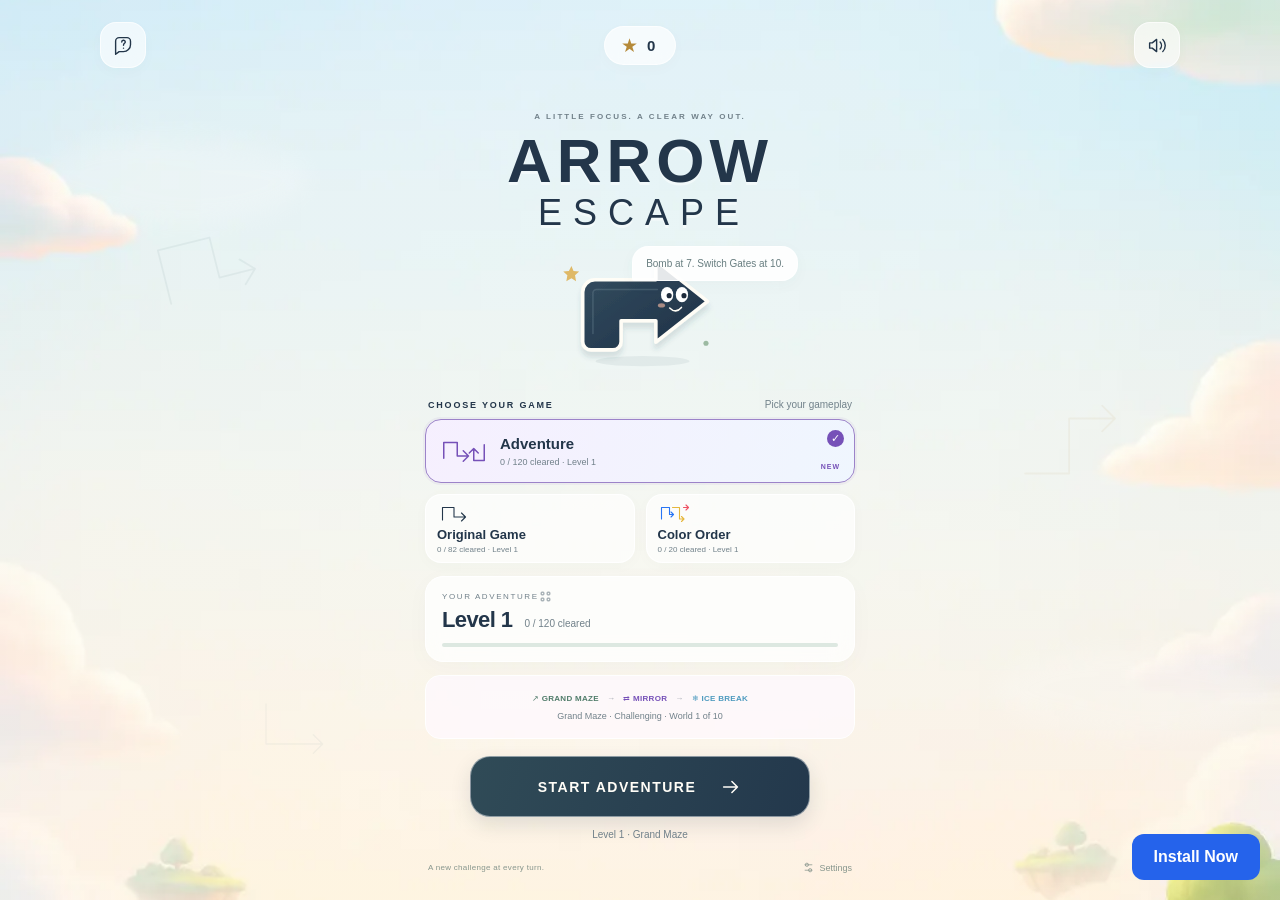
==== commit 4390886a: "Add 'Install Now' link for APK download Added a download link for the APK file with styling." ====
--- a/index.html
+++ b/index.html
@@ -52,4 +52,12 @@
 <div class="modal-backdrop" id="modal" hidden><section class="modal-card" role="dialog" aria-modal="true" aria-labelledby="modalTitle" tabindex="-1"><button class="close-modal icon-button" id="closeModal" aria-label="Close dialog"><svg viewBox="0 0 24 24"><path d="m6 6 12 12M18 6 6 18"/></svg></button><div id="modalContent"></div></section></div>
 <noscript><div class="no-script">Arrow Escape needs JavaScript to run. Please enable it in your browser.</div></noscript>
 <script type="module" src="./app.js"></script>
-</body></html>
+<a href="/arrow-escape.apk"
+   download
+   style="position:fixed;bottom:20px;right:20px;
+   z-index:9999;padding:14px 22px;
+   background:#2563eb;color:white;
+   border-radius:12px;text-decoration:none;
+   font-weight:bold;">
+  Install Now
+</a></body></html>
